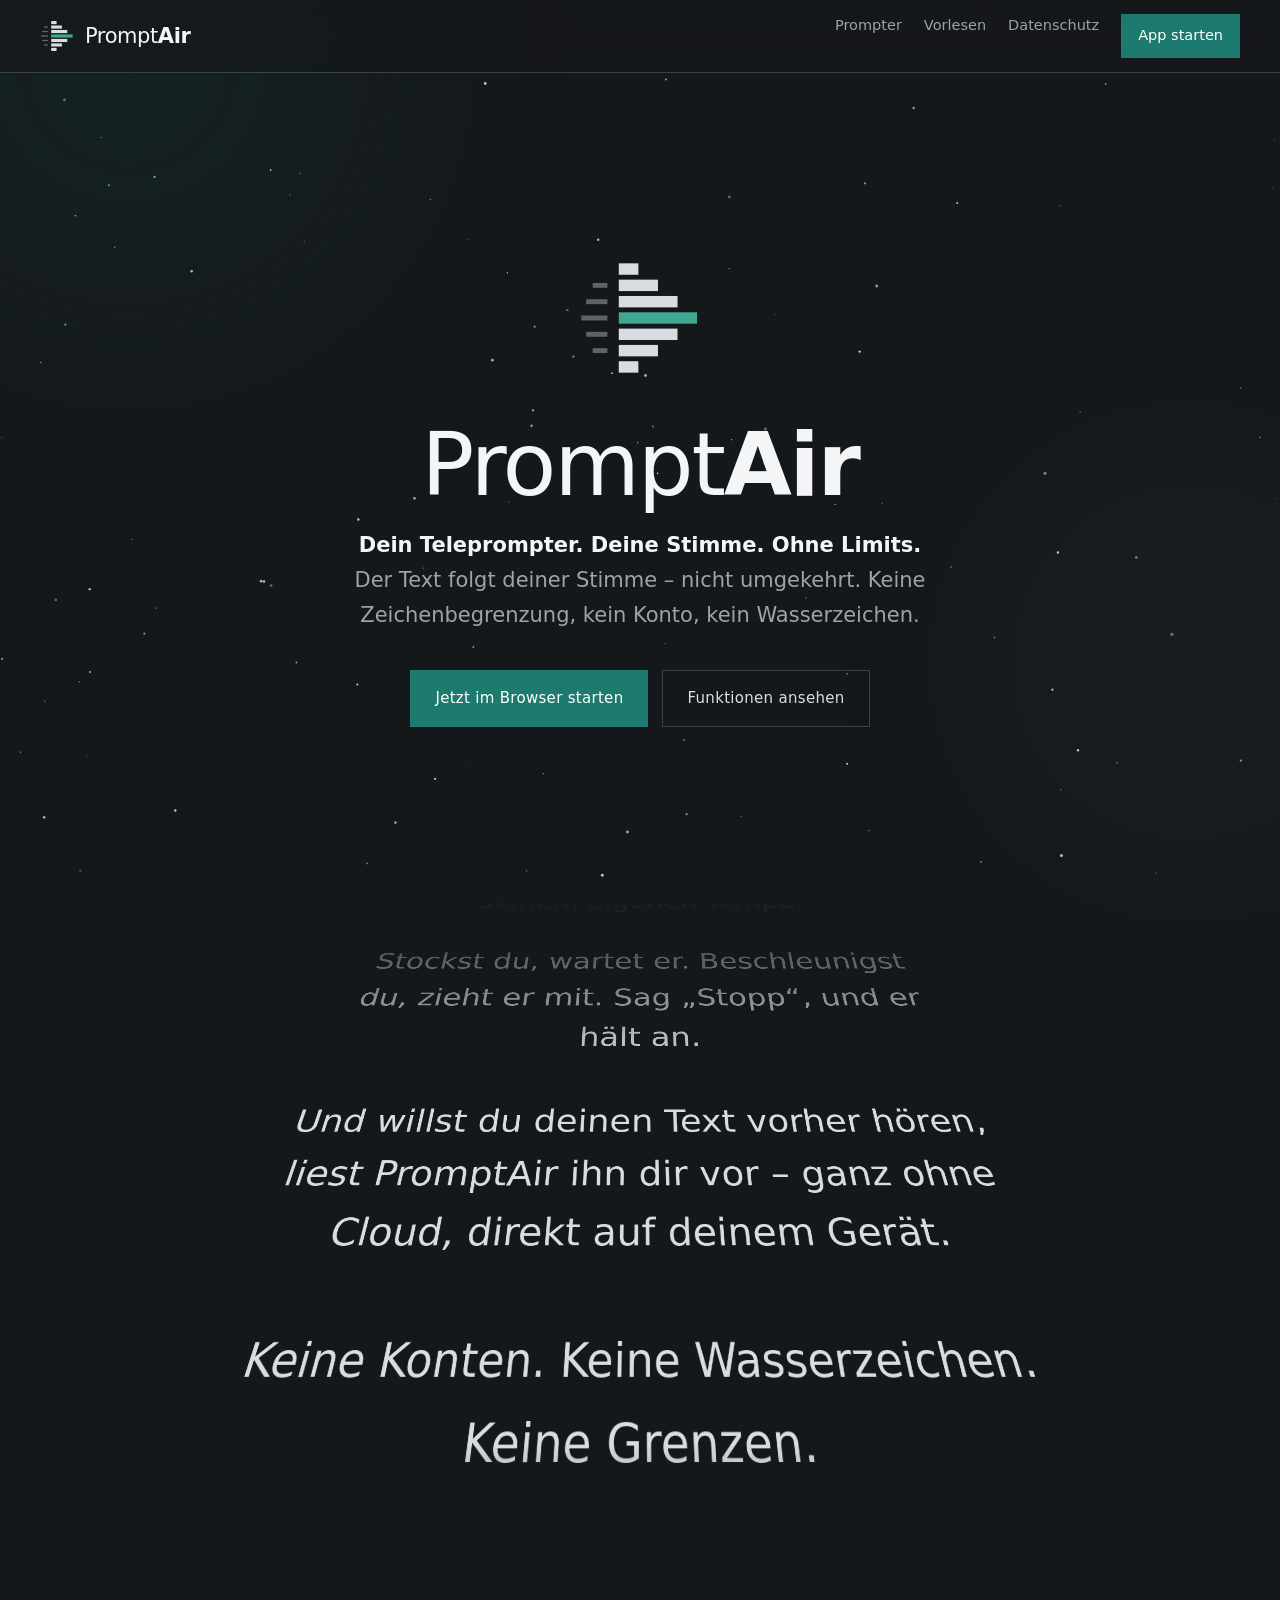
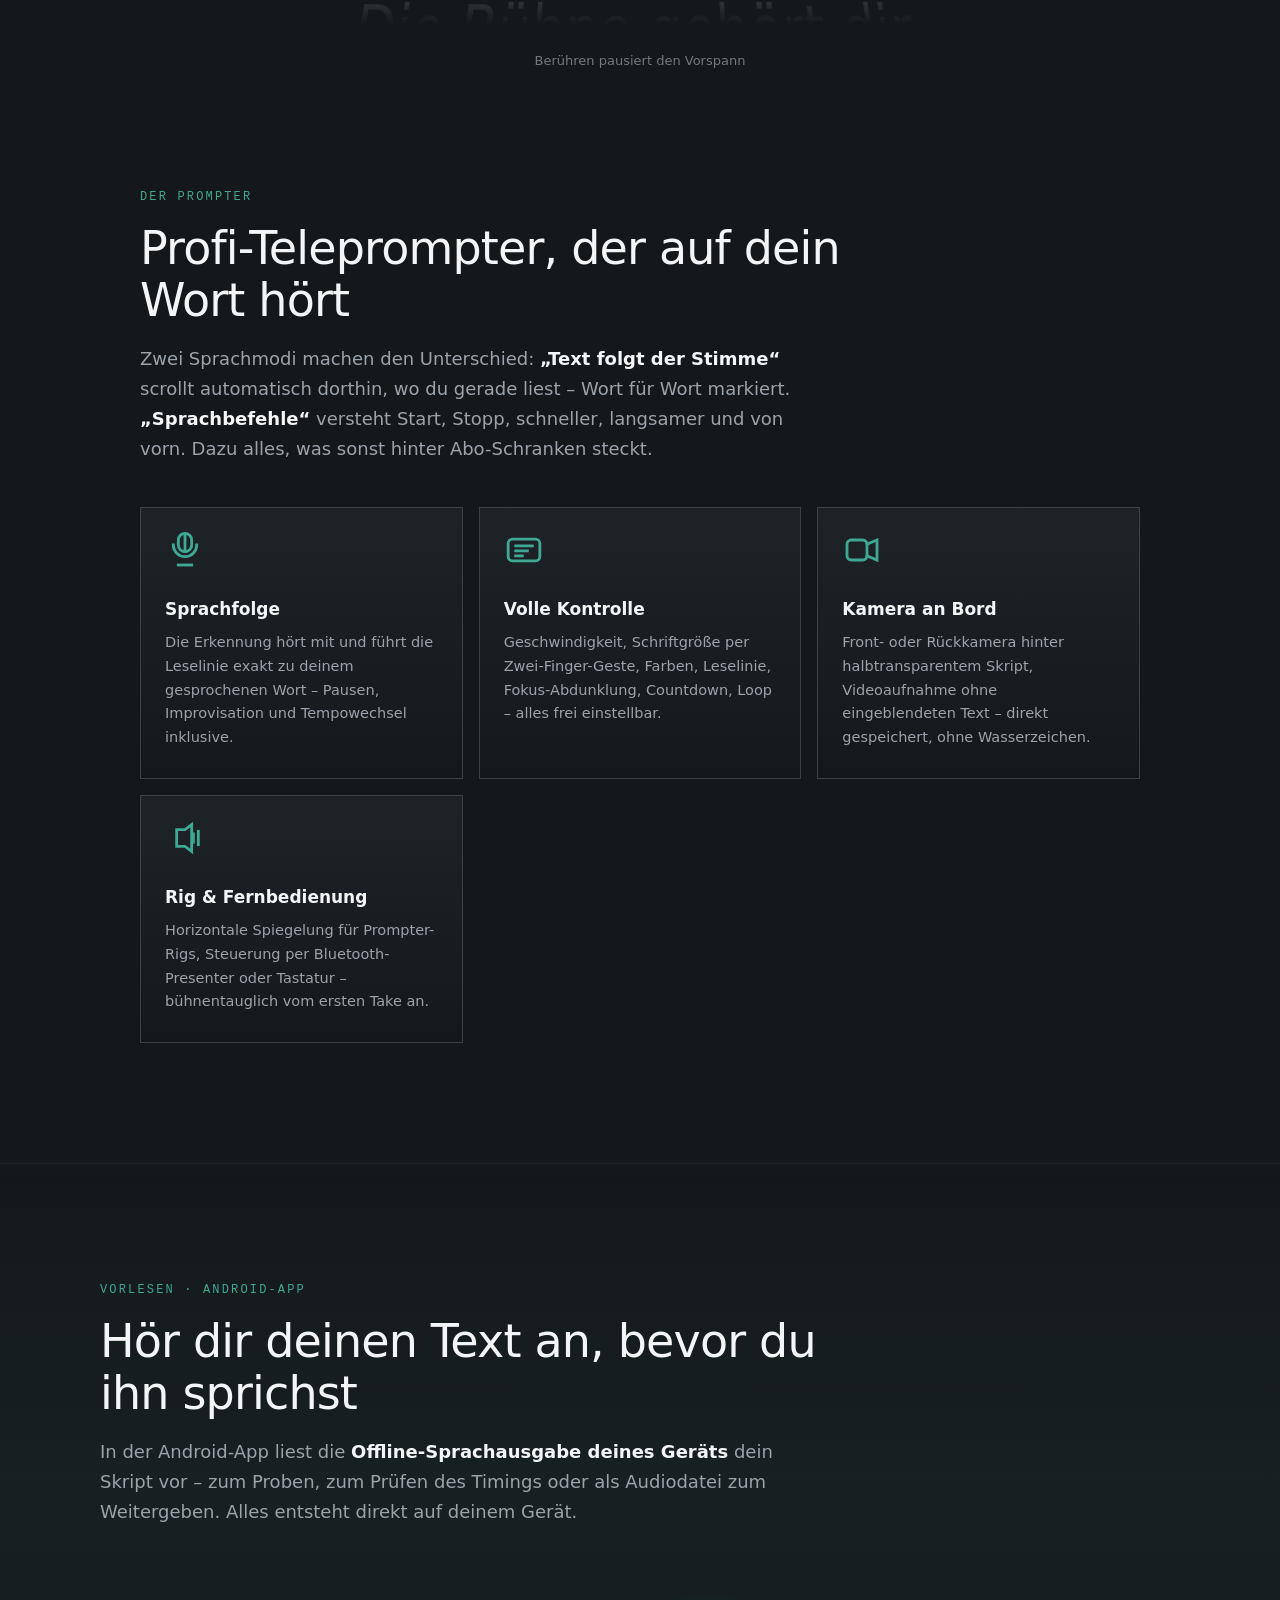
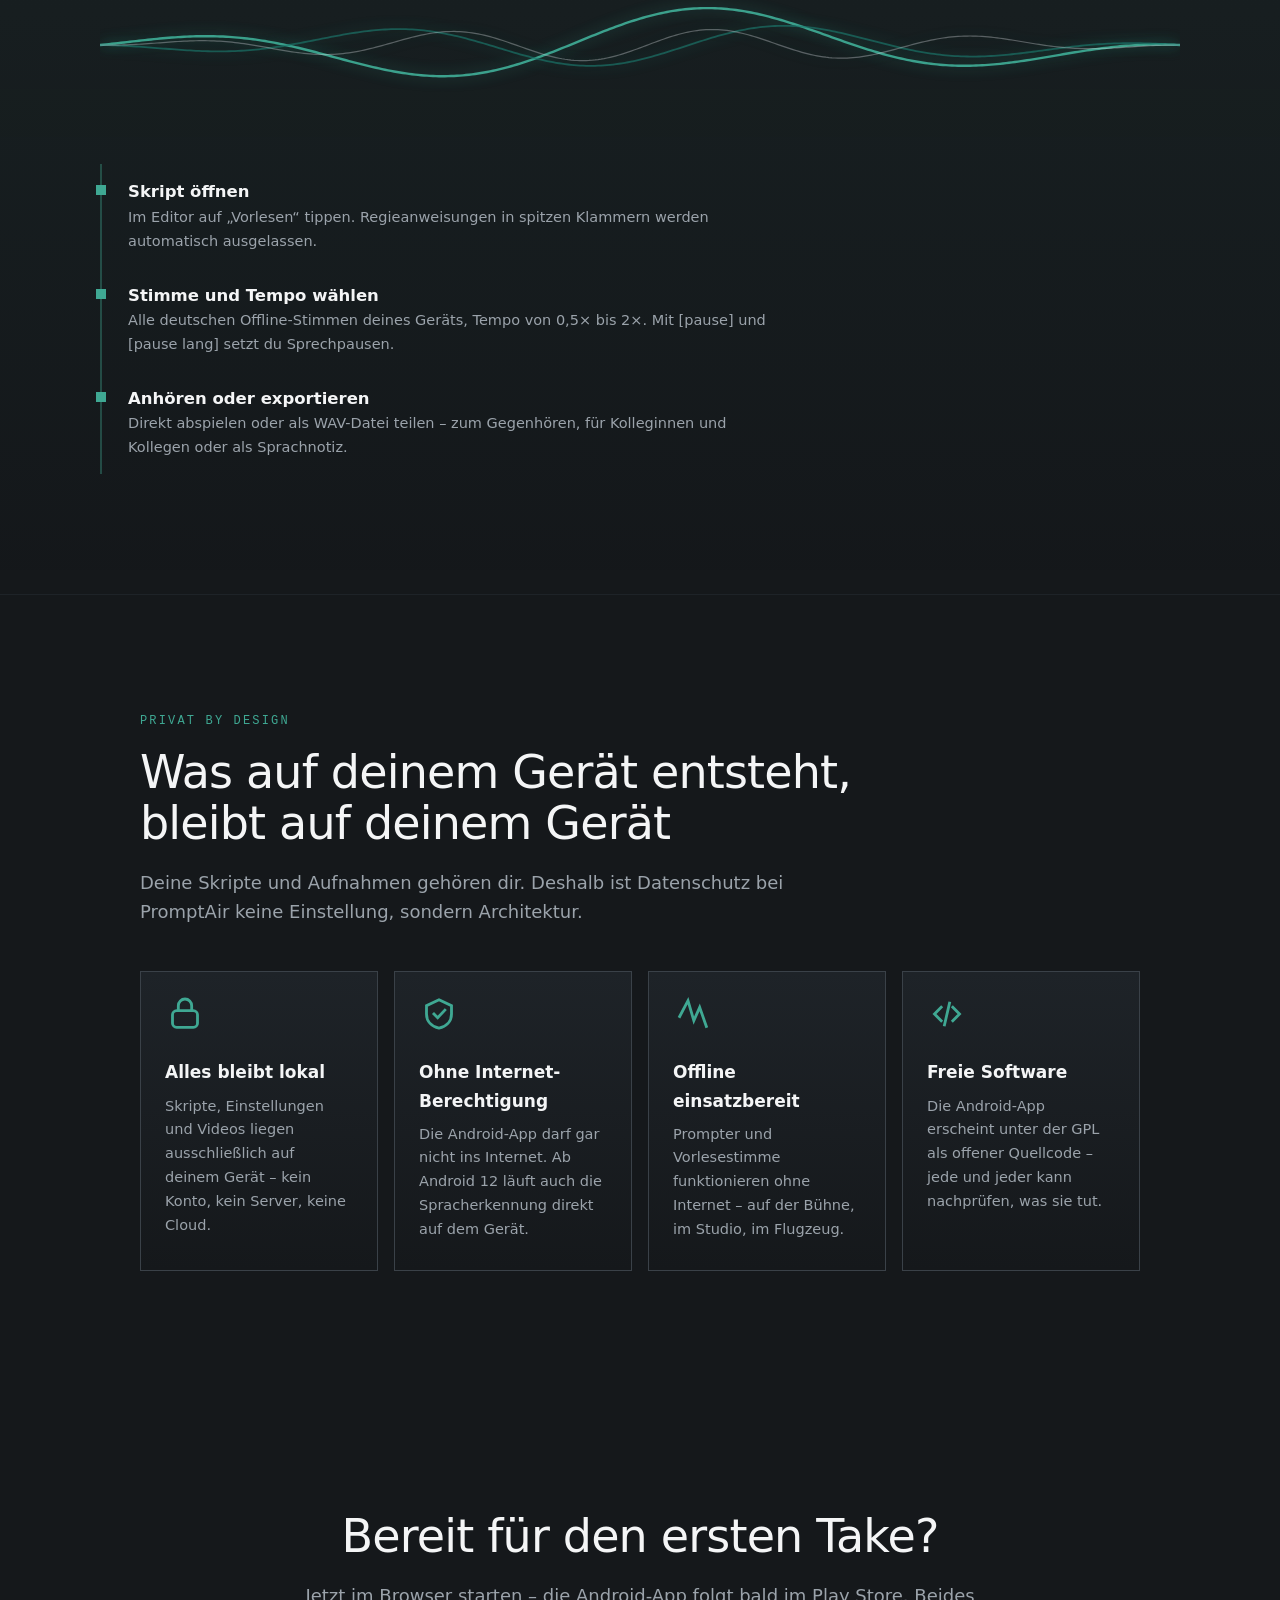
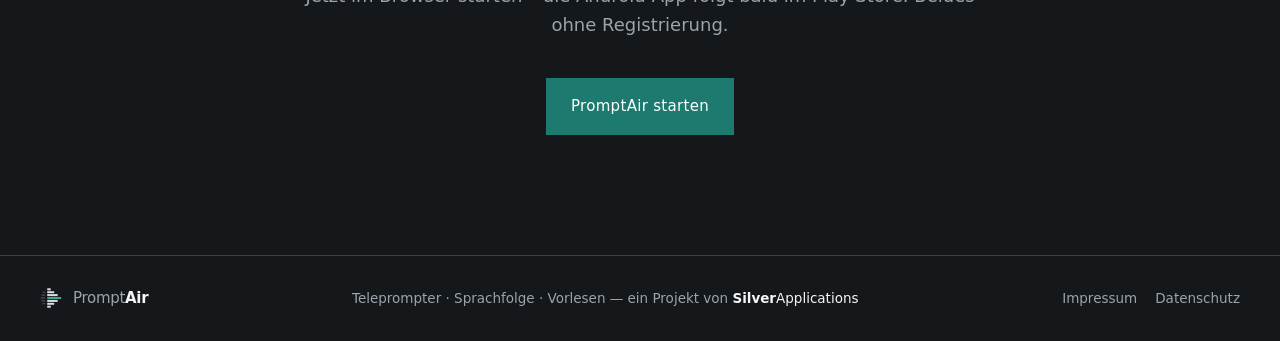
==== web-src/index.de.src.html @ 22745177 "PromptAir 1.1.0: vollständiger Quellcode - Android-App (Kotlin, WebView-Hybrid), versionCode 3 / 1.1" ====
<!doctype html>
<html lang="de">
<head>
<meta charset="utf-8">
<meta name="viewport" content="width=device-width, initial-scale=1, viewport-fit=cover">
<title>PromptAir – Teleprompter mit Sprachsteuerung</title>
<meta name="description" content="Teleprompter mit Sprachsteuerung und Kamera. Keine Zeichenbegrenzung, kein Konto, kein Wasserzeichen. Im Browser und bald als Android-App – vollständig offline nutzbar.">
<meta property="og:title" content="PromptAir – Dein Teleprompter. Deine Stimme. Ohne Limits.">
<meta property="og:description" content="Sprachgesteuerter Teleprompter: Der Text folgt deiner Stimme. Web-App und Android-App, ohne Konto, ohne Wasserzeichen.">
<link rel="icon" type="image/svg+xml" href="favicon.svg">
<link rel="apple-touch-icon" href="apple-touch-icon.png">
<meta name="theme-color" content="#15181B">
<meta property="og:image" content="https://telepromptair.netlify.app/og-image.png">
<meta property="og:image:width" content="1200">
<meta property="og:image:height" content="630">
<meta name="twitter:card" content="summary_large_image">
<style>
/* IBM Plex – lokal ausgeliefert (SIL OFL 1.1), keine Anfragen an Dritte */
@font-face{font-family:"IBM Plex Sans";font-style:normal;font-weight:300;font-display:swap;src:url("fonts/IBMPlexSans-Light-Latin1.woff2") format("woff2")}
@font-face{font-family:"IBM Plex Mono";font-style:normal;font-weight:500;font-display:swap;src:url("fonts/IBMPlexMono-Medium-Latin1.woff2") format("woff2")}
@font-face{font-family:"IBM Plex Sans";font-style:normal;font-weight:400;font-display:swap;src:url("fonts/IBMPlexSans-Regular-Latin1.woff2") format("woff2")}
@font-face{font-family:"IBM Plex Sans";font-style:normal;font-weight:500;font-display:swap;src:url("fonts/IBMPlexSans-Medium-Latin1.woff2") format("woff2")}
@font-face{font-family:"IBM Plex Sans";font-style:normal;font-weight:600;font-display:swap;src:url("fonts/IBMPlexSans-SemiBold-Latin1.woff2") format("woff2")}
@font-face{font-family:"IBM Plex Sans";font-style:normal;font-weight:700;font-display:swap;src:url("fonts/IBMPlexSans-Bold-Latin1.woff2") format("woff2")}
:root{
  /* Silver Applications – Anthrazit + Petrol + Silber */
  --bg:#15181B; --bg2:#1E2328; --panel:#1E2328; --line:#3A4148; --graphit:#3A4148; --s100:#D9DDE1;
  --txt:#F4F5F6; --dim:#9BA3AB; --accent:#3FA893; --accent2:#2E9180; --accent-deep:#1D7A6E;
  --on-accent:#0E1012; --glow:rgba(63,168,147,.35);
  --mono:'IBM Plex Mono',ui-monospace,monospace;
  --display:'IBM Plex Sans',system-ui,-apple-system,'Segoe UI',Roboto,sans-serif;
  --body:'IBM Plex Sans',system-ui,-apple-system,'Segoe UI',Roboto,sans-serif;
}
*{box-sizing:border-box; margin:0}
html{scroll-behavior:smooth}
body{background:var(--bg); color:var(--txt); font-family:var(--body); line-height:1.65; overflow-x:hidden}
a{color:inherit}
::selection{background:var(--accent); color:var(--on-accent)}

/* ---------- Sternenfeld ---------- */
#stars{position:fixed; inset:0; z-index:-2}
.nebel{position:fixed; z-index:-1; border-radius:50%; filter:blur(110px); opacity:.16; pointer-events:none}
.nebel.a{width:60vmax; height:60vmax; left:-20vmax; top:-25vmax; background:radial-gradient(circle,#1D7A6E,transparent 65%)}
.nebel.b{width:50vmax; height:50vmax; right:-18vmax; top:38%; background:radial-gradient(circle,#9BA3AB,transparent 65%); opacity:.07}

/* ---------- Kopf ---------- */
header{position:fixed; top:0; left:0; right:0; z-index:10; display:flex; align-items:center; gap:12px;
  padding:14px clamp(16px,4vw,40px); backdrop-filter:blur(14px);
  background:rgba(21,24,27,.62); border-bottom:1px solid var(--line)}
.brand{display:flex; align-items:center; gap:11px; text-decoration:none}
.brand svg{width:34px; height:34px}
.wordmark{font-family:var(--display); font-weight:300; font-size:21px; letter-spacing:-.02em}
.wordmark b{color:var(--txt); font-weight:600}
header nav{margin-left:auto; display:flex; gap:22px; font-size:14.5px}
header nav a{color:var(--dim); text-decoration:none; transition:color .2s}
header nav a:hover, header nav a:focus-visible{color:var(--txt)}
@media(max-width:640px){ header nav a:not(.cta-mini){display:none} }
.cta-mini{color:#fff!important; background:var(--accent-deep); border:1px solid var(--accent-deep);
  padding:9px 16px; border-radius:0; font-weight:500; transition:background .2s}
.cta-mini:hover{background:var(--accent); border-color:var(--accent); color:var(--on-accent)!important}

/* ---------- Hero ---------- */
.hero{min-height:100svh; display:flex; flex-direction:column; align-items:center; justify-content:center;
  text-align:center; padding:110px clamp(16px,5vw,40px) 40px; position:relative}
.hero .logo{width:clamp(84px,14vw,124px); height:auto; margin-bottom:26px;
}
h1{font-family:var(--display); font-weight:300; letter-spacing:-.025em;
  font-size:clamp(42px,9vw,88px); line-height:1.04}
h1 b{color:var(--txt); font-weight:600}
.tagline{margin-top:18px; font-size:clamp(16px,2.4vw,21px); color:var(--dim); max-width:34em}
.tagline strong{color:var(--txt); font-weight:600}
.cta-row{display:flex; gap:14px; margin-top:38px; flex-wrap:wrap; justify-content:center}
.btn{font-family:var(--display); font-weight:500; font-size:15px; letter-spacing:.02em; text-decoration:none;
  padding:15px 24px; border-radius:0; border:1px solid var(--graphit); transition:border-color .2s, background .2s}
.btn.primary{color:#fff; background:var(--accent-deep); border-color:var(--accent-deep)}
.btn.primary:hover{background:var(--accent); border-color:var(--accent); color:var(--on-accent)}
.btn.ghost{color:var(--s100); background:transparent}
.btn.ghost:hover{border-color:var(--dim)}

/* ---------- Crawl (moderner Vorspann) ---------- */
.crawlwrap{position:relative; height:clamp(540px,84vh,900px); overflow:hidden;
  perspective:560px; perspective-origin:50% 30%;
  -webkit-mask-image:linear-gradient(transparent 0, #000 22%, #000 72%, transparent 96%);
  mask-image:linear-gradient(transparent 0, #000 22%, #000 72%, transparent 96%)}
.crawl{position:absolute; left:50%; bottom:-20%; width:96vw;
  transform:translateX(-50%) rotateX(30deg); transform-origin:50% 100%}
.crawl-inner{animation:crawl 62s linear infinite; text-align:center}
/* Handy: Perspektive staucht stärker – breiter anlegen, damit die Lesezeilen ~85 % der Breite füllen */
@media (max-width:700px){ .crawl{width:112vw} }
.crawlwrap:hover .crawl-inner, .crawlwrap:active .crawl-inner{animation-play-state:paused}
@keyframes crawl{from{transform:translateY(58%)} to{transform:translateY(-108%)}}
.crawl-inner .ep{font-family:var(--mono); font-weight:500; color:var(--accent); letter-spacing:.4em; font-size:clamp(13px,2.4vw,18px);
  text-transform:uppercase; margin-bottom:14px}
.crawl-inner h2{font-family:var(--display); font-weight:300; font-size:clamp(40px,9.5vw,96px); line-height:1.1;
  color:var(--txt); margin-bottom:34px}
.crawl-inner p{font-size:clamp(26px,7.2vw,60px); color:#D9DDE1; font-weight:500;
  margin-bottom:1.4em; text-wrap:pretty}
.crawlnote{text-align:center; color:var(--dim); font-size:13px; margin-top:-6px; opacity:.7}

/* ---------- Sektionen ---------- */
section{padding:clamp(64px,10vw,120px) clamp(18px,5vw,40px); max-width:1080px; margin:0 auto}
.eyebrow{font:500 12px/1 var(--mono); color:var(--accent); letter-spacing:.18em;
  text-transform:uppercase; margin-bottom:20px}
h3.title{font-family:var(--display); font-weight:300; font-size:clamp(28px,5vw,46px);
  letter-spacing:-.018em; line-height:1.12; margin-bottom:18px; max-width:16em}
.lead{color:var(--dim); font-size:clamp(15.5px,2vw,18px); max-width:38em}
.lead strong{color:var(--txt)}

.grid{display:grid; gap:16px; margin-top:44px; grid-template-columns:repeat(auto-fit,minmax(250px,1fr))}
.card{background:linear-gradient(var(--bg2),var(--bg));
  border:1px solid var(--graphit); border-radius:0; padding:22px 24px 28px;
  opacity:0; transform:translateY(26px); transition:opacity .7s, transform .7s, border-color .3s}
.card.vis{opacity:1; transform:none}
.card:hover{border-color:var(--dim)}
.card .ic{width:40px; height:40px; margin-bottom:16px; color:var(--accent)}
.card h4{font-family:var(--display); font-weight:600; font-size:17px; margin-bottom:8px}
.card p{color:var(--dim); font-size:14.5px}

/* ---------- Vorlesen / Welle ---------- */
.synth{background:linear-gradient(180deg,transparent,rgba(63,168,147,.06) 30%,transparent);
  max-width:none; border-top:1px solid var(--bg2); border-bottom:1px solid var(--bg2)}
.synth .inner{max-width:1080px; margin:0 auto}
#wave{width:100%; height:170px; display:block; margin:34px 0 8px}
.steps{display:grid; gap:0; margin-top:34px; border-left:2px solid rgba(63,168,147,.35)}
.step{padding:14px 0 14px 26px; position:relative}
.step::before{content:''; position:absolute; left:-6px; top:21px; width:10px; height:10px;
  border-radius:0; background:var(--accent)}
.step h4{font-family:var(--display); font-weight:600; font-size:16.5px}
.step p{color:var(--dim); font-size:14.5px; max-width:44em}

/* ---------- Privat / Abschluss ---------- */
.privacy .grid{grid-template-columns:repeat(auto-fit,minmax(230px,1fr))}
.final{text-align:center}
.final h3.title{margin-inline:auto}
.final .cta-row{justify-content:center}
footer{border-top:1px solid var(--line); padding:30px clamp(18px,5vw,40px);
  display:flex; gap:16px; flex-wrap:wrap; align-items:center; justify-content:space-between;
  color:var(--dim); font-size:13.5px}
footer .brand svg{width:22px;height:22px}
footer .wordmark{font-size:15px}

@media (prefers-reduced-motion: reduce){
  *{animation-duration:.01s!important; animation-iteration-count:1!important; transition-duration:.01s!important}
  .crawl-inner{animation:none; transform:translateY(-10%)}
  .card{opacity:1; transform:none}
}
</style>
</head>
<body>

<canvas id="stars" aria-hidden="true"></canvas>
<div class="nebel a" aria-hidden="true"></div>
<div class="nebel b" aria-hidden="true"></div>

<!-- Logo als wiederverwendbares SVG-Symbol -->
<svg width="0" height="0" style="position:absolute" aria-hidden="true">
  <defs>
    <symbol id="logo" viewBox="5 14 76 72"><rect x="30" y="16.5" width="12" height="7" fill="#D9DDE1"/><rect x="30" y="26.5" width="24" height="7" fill="#D9DDE1"/><rect x="30" y="36.5" width="36" height="7" fill="#D9DDE1"/><rect x="30" y="46.5" width="48" height="7" fill="#3FA893"/><rect x="30" y="56.5" width="36" height="7" fill="#D9DDE1"/><rect x="30" y="66.5" width="24" height="7" fill="#D9DDE1"/><rect x="30" y="76.5" width="12" height="7" fill="#D9DDE1"/><rect x="14" y="28.5" width="9" height="3" fill="#9BA3AB" fill-opacity=".55"/><rect x="10" y="38.5" width="13" height="3" fill="#9BA3AB" fill-opacity=".55"/><rect x="7" y="48.5" width="16" height="3" fill="#9BA3AB" fill-opacity=".55"/><rect x="10" y="58.5" width="13" height="3" fill="#9BA3AB" fill-opacity=".55"/><rect x="14" y="68.5" width="9" height="3" fill="#9BA3AB" fill-opacity=".55"/></symbol>
  </defs>
</svg>

<header>
  <a class="brand" href="#top" aria-label="PromptAir – zum Seitenanfang">
    <svg><use href="#logo"/></svg>
    <span class="wordmark">Prompt<b>Air</b></span>
  </a>
  <nav>
    <a href="#prompter">Prompter</a>
    <a href="#vorlesen">Vorlesen</a>
    <a href="#privat">Datenschutz</a>
    <a class="cta-mini" href="./promptair.html">App starten</a>
  </nav>
</header>

<!-- ================= HERO ================= -->
<main id="top">
<div class="hero">
  <svg class="logo" aria-hidden="true"><use href="#logo"/></svg>
  <h1>Prompt<b>Air</b></h1>
  <p class="tagline"><strong>Dein Teleprompter. Deine Stimme. Ohne Limits.</strong><br>
    Der Text folgt deiner Stimme – nicht umgekehrt. Keine Zeichenbegrenzung,
    kein Konto, kein Wasserzeichen.</p>
  <div class="cta-row">
    <a class="btn primary" href="./promptair.html">Jetzt im Browser starten</a>
    <a class="btn ghost" href="#prompter">Funktionen ansehen</a>
  </div>
</div>

<!-- ================= CRAWL ================= -->
<div class="crawlwrap" aria-label="Einführungstext im Stil eines Filmvorspanns">
  <div class="crawl"><div class="crawl-inner">
    <p class="ep">Kapitel I</p>
    <h2>Eine neue Art zu sprechen</h2>
    <p>In den Weiten des Alltags kämpfen Vortragende gegen starre Laufschriften, Zeichenlimits und Abo-Schranken.</p>
    <p>Doch eine App durchbricht die alte Ordnung: PromptAir hört zu, während du sprichst – und der Text folgt dir in deinem eigenen Tempo.</p>
    <p>Stockst du, wartet er. Beschleunigst du, zieht er mit. Sag „Stopp“, und er hält an.</p>
    <p>Und willst du deinen Text vorher hören, liest PromptAir ihn dir vor – ganz ohne Cloud, direkt auf deinem Gerät.</p>
    <p>Keine Konten. Keine Wasserzeichen. Keine Grenzen.</p>
    <p>Die Bühne gehört dir.</p>
  </div></div>
</div>
<p class="crawlnote">Berühren pausiert den Vorspann</p>

<!-- ================= PROMPTER ================= -->
<section id="prompter">
  <p class="eyebrow">Der Prompter</p>
  <h3 class="title">Profi-Teleprompter, der auf dein Wort hört</h3>
  <p class="lead">Zwei Sprachmodi machen den Unterschied: <strong>„Text folgt der Stimme“</strong> scrollt
    automatisch dorthin, wo du gerade liest – Wort für Wort markiert. <strong>„Sprachbefehle“</strong> versteht
    Start, Stopp, schneller, langsamer und von vorn. Dazu alles, was sonst hinter Abo-Schranken steckt.</p>
  <div class="grid">
    <div class="card">
      <svg class="ic" viewBox="0 0 24 24" fill="none" stroke="currentColor" stroke-width="1.7" stroke-linecap="square" stroke-linejoin="miter"><path d="M12 3v10"/><path d="M8 21h8"/><path d="M12 13a4 4 0 0 0 4-4V6a4 4 0 1 0-8 0v3a4 4 0 0 0 4 4Z"/><path d="M5 9a7 7 0 0 0 14 0" fill="none"/></svg>
      <h4>Sprachfolge</h4>
      <p>Die Erkennung hört mit und führt die Leselinie exakt zu deinem gesprochenen Wort – Pausen, Improvisation und Tempowechsel inklusive.</p>
    </div>
    <div class="card">
      <svg class="ic" viewBox="0 0 24 24" fill="none" stroke="currentColor" stroke-width="1.7" stroke-linecap="square" stroke-linejoin="miter"><rect x="2.5" y="5.5" width="19" height="13" rx="2.5"/><path d="M7 9.5h10M7 12.5h7M7 15.5h4"/></svg>
      <h4>Volle Kontrolle</h4>
      <p>Geschwindigkeit, Schriftgröße per Zwei-Finger-Geste, Farben, Leselinie, Fokus-Abdunklung, Countdown, Loop – alles frei einstellbar.</p>
    </div>
    <div class="card">
      <svg class="ic" viewBox="0 0 24 24" fill="none" stroke="currentColor" stroke-width="1.7" stroke-linecap="square" stroke-linejoin="miter"><path d="M15 8.5 21 6v12l-6-2.5"/><rect x="3" y="6" width="12" height="12" rx="2.5"/></svg>
      <h4>Kamera an Bord</h4>
      <p>Front- oder Rückkamera hinter halbtransparentem Skript, Videoaufnahme ohne eingeblendeten Text – direkt gespeichert, ohne Wasserzeichen.</p>
    </div>
    <div class="card">
      <svg class="ic" viewBox="0 0 24 24" fill="none" stroke="currentColor" stroke-width="1.7" stroke-linecap="square" stroke-linejoin="miter"><path d="M7 7h5l4-3v16l-4-3H7z"/><path d="M17 9.5v5"/><path d="M20 8v8"/></svg>
      <h4>Rig &amp; Fernbedienung</h4>
      <p>Horizontale Spiegelung für Prompter-Rigs, Steuerung per Bluetooth-Presenter oder Tastatur – bühnentauglich vom ersten Take an.</p>
    </div>
  </div>
</section>

<!-- ================= VORLESEN ================= -->
<section id="vorlesen" class="synth">
  <div class="inner">
    <p class="eyebrow">Vorlesen · Android-App</p>
    <h3 class="title">Hör dir deinen Text an, bevor du ihn sprichst</h3>
    <p class="lead">In der Android-App liest die <strong>Offline-Sprachausgabe deines Geräts</strong> dein Skript vor –
      zum Proben, zum Prüfen des Timings oder als Audiodatei zum Weitergeben. Alles entsteht direkt auf deinem Gerät.</p>
    <canvas id="wave" aria-hidden="true"></canvas>
    <div class="steps">
      <div class="step"><h4>Skript öffnen</h4><p>Im Editor auf „Vorlesen“ tippen. Regieanweisungen in spitzen Klammern werden automatisch ausgelassen.</p></div>
      <div class="step"><h4>Stimme und Tempo wählen</h4><p>Alle deutschen Offline-Stimmen deines Geräts, Tempo von 0,5× bis 2×. Mit [pause] und [pause lang] setzt du Sprechpausen.</p></div>
      <div class="step"><h4>Anhören oder exportieren</h4><p>Direkt abspielen oder als WAV-Datei teilen – zum Gegenhören, für Kolleginnen und Kollegen oder als Sprachnotiz.</p></div>
    </div>
  </div>
</section>

<!-- ================= PRIVAT ================= -->
<section id="privat" class="privacy">
  <p class="eyebrow">Privat by Design</p>
  <h3 class="title">Was auf deinem Gerät entsteht, bleibt auf deinem Gerät</h3>
  <p class="lead">Deine Skripte und Aufnahmen gehören dir. Deshalb ist Datenschutz bei PromptAir
    keine Einstellung, sondern Architektur.</p>
  <div class="grid">
    <div class="card">
      <svg class="ic" viewBox="0 0 24 24" fill="none" stroke="currentColor" stroke-width="1.7" stroke-linecap="square" stroke-linejoin="miter"><rect x="4.5" y="10" width="15" height="10" rx="2.5"/><path d="M8 10V7a4 4 0 1 1 8 0v3"/></svg>
      <h4>Alles bleibt lokal</h4>
      <p>Skripte, Einstellungen und Videos liegen ausschließlich auf deinem Gerät – kein Konto, kein Server, keine Cloud.</p>
    </div>
    <div class="card">
      <svg class="ic" viewBox="0 0 24 24" fill="none" stroke="currentColor" stroke-width="1.7" stroke-linecap="square" stroke-linejoin="miter"><path d="M12 3.5 19.5 7v5c0 4.6-3.2 7.6-7.5 8.5C7.7 19.6 4.5 16.6 4.5 12V7L12 3.5Z"/><path d="m9 12 2.2 2.2L15.5 9.7"/></svg>
      <h4>Ohne Internet-Berechtigung</h4>
      <p>Die Android-App darf gar nicht ins Internet. Ab Android 12 läuft auch die Spracherkennung direkt auf dem Gerät.</p>
    </div>
    <div class="card">
      <svg class="ic" viewBox="0 0 24 24" fill="none" stroke="currentColor" stroke-width="1.7" stroke-linecap="square" stroke-linejoin="miter"><path d="M4 13.5 9 4l3.5 12L16 8l4 11.5"/></svg>
      <h4>Offline einsatzbereit</h4>
      <p>Prompter und Vorlesestimme funktionieren ohne Internet – auf der Bühne, im Studio, im Flugzeug.</p>
    </div>
    <div class="card">
      <svg class="ic" viewBox="0 0 24 24" fill="none" stroke="currentColor" stroke-width="1.7" stroke-linecap="square" stroke-linejoin="miter"><path d="m8.5 8-4 4 4 4"/><path d="m15.5 8 4 4-4 4"/><path d="M13.5 5.5 10.5 18.5"/></svg>
      <h4>Freie Software</h4>
      <p>Die Android-App erscheint unter der GPL als offener Quellcode – jede und jeder kann nachprüfen, was sie tut.</p>
    </div>
  </div>
</section>

<!-- ================= ABSCHLUSS ================= -->
<section class="final">
  <h3 class="title">Bereit für den ersten Take?</h3>
  <p class="lead" style="margin-inline:auto">Jetzt im Browser starten – die Android-App folgt bald im Play Store.
    Beides ohne Registrierung.</p>
  <div class="cta-row">
    <a class="btn primary" href="./promptair.html">PromptAir starten</a>
  </div>
</section>
</main>

<footer>
  <span class="brand"><svg><use href="#logo"/></svg><span class="wordmark">Prompt<b>Air</b></span></span>
  <span>Teleprompter · Sprachfolge · Vorlesen — ein Projekt von <a href="https://silverapplications.com/" style="color:var(--txt);text-decoration:none"><b>Silver</b>Applications</a></span>
  <nav style="display:flex;gap:18px">
    <a href="./impressum.html" style="color:var(--dim);text-decoration:none">Impressum</a>
    <a href="./datenschutz.html" style="color:var(--dim);text-decoration:none">Datenschutz</a>
  </nav>
</footer>

<script>
'use strict';
const reduced=matchMedia('(prefers-reduced-motion: reduce)').matches;

/* ---------- Sternenfeld ---------- */
(function(){
  const c=document.getElementById('stars'), x=c.getContext('2d');
  let W,H,stars=[];
  function size(){
    W=c.width=innerWidth*devicePixelRatio; H=c.height=innerHeight*devicePixelRatio;
    c.style.width=innerWidth+'px'; c.style.height=innerHeight+'px';
    const n=Math.min(240,Math.floor(innerWidth*innerHeight/9000));
    stars=Array.from({length:n},()=>({
      px:Math.random()*W, py:Math.random()*H,
      r:(Math.random()*1.3+.3)*devicePixelRatio,
      v:(Math.random()*.16+.03)*devicePixelRatio,
      tw:Math.random()*Math.PI*2, ts:Math.random()*.9+.35,
      warm:Math.random()<.18
    }));
  }
  size(); addEventListener('resize',size);
  function frame(t){
    x.clearRect(0,0,W,H);
    for(const s of stars){
      s.py-=s.v; if(s.py<-4){s.py=H+4; s.px=Math.random()*W;}
      const a=.35+.55*Math.abs(Math.sin(t/1000*s.ts+s.tw));
      x.globalAlpha=a;
      x.fillStyle=s.warm?'#7fd1bf':'#D9DDE1';
      x.beginPath(); x.arc(s.px,s.py,s.r,0,7); x.fill();
    }
    x.globalAlpha=1;
    if(!reduced) requestAnimationFrame(frame);
  }
  requestAnimationFrame(frame);
})();

/* ---------- Audiowelle (Vorlesen) ---------- */
(function(){
  const c=document.getElementById('wave'), x=c.getContext('2d');
  let W,H;
  function size(){
    const r=c.getBoundingClientRect();
    W=c.width=r.width*devicePixelRatio; H=c.height=r.height*devicePixelRatio;
  }
  size(); addEventListener('resize',size);
  const layers=[
    {amp:.34, f:1.9, sp:.9,  col:'rgba(63,168,147,.95)', w:2.4},
    {amp:.24, f:2.7, sp:-1.3,col:'rgba(29,122,110,.65)', w:1.8},
    {amp:.15, f:4.1, sp:1.9, col:'rgba(217,221,225,.35)',w:1.2}
  ];
  function frame(t){
    x.clearRect(0,0,W,H);
    const mid=H/2;
    for(const L of layers){
      x.beginPath();
      x.lineWidth=L.w*devicePixelRatio;
      x.strokeStyle=L.col;
      x.shadowColor='rgba(63,168,147,.5)'; x.shadowBlur=14*devicePixelRatio;
      for(let px=0;px<=W;px+=3*devicePixelRatio){
        const u=px/W;
        const env=Math.sin(Math.PI*u);                 // an den Raendern auslaufen
        const y=mid+Math.sin(u*Math.PI*2*L.f+t/1000*L.sp*2)*L.amp*H*env
                   *(0.75+0.25*Math.sin(t/1000*.7+L.f)); // langsames Atmen
        px===0?x.moveTo(px,y):x.lineTo(px,y);
      }
      x.stroke();
    }
    x.shadowBlur=0;
    if(!reduced) requestAnimationFrame(frame);
  }
  requestAnimationFrame(frame);
})();

/* ---------- Karten einblenden ---------- */
(function(){
  if(reduced){ document.querySelectorAll('.card').forEach(el=>el.classList.add('vis')); return; }
  const io=new IntersectionObserver(es=>es.forEach(e=>{
    if(e.isIntersecting){ e.target.classList.add('vis'); io.unobserve(e.target); }
  }),{threshold:.15});
  document.querySelectorAll('.card').forEach((el,i)=>{
    el.style.transitionDelay=(i%4*70)+'ms';
    io.observe(el);
  });
})();
</script>
</body>
</html>
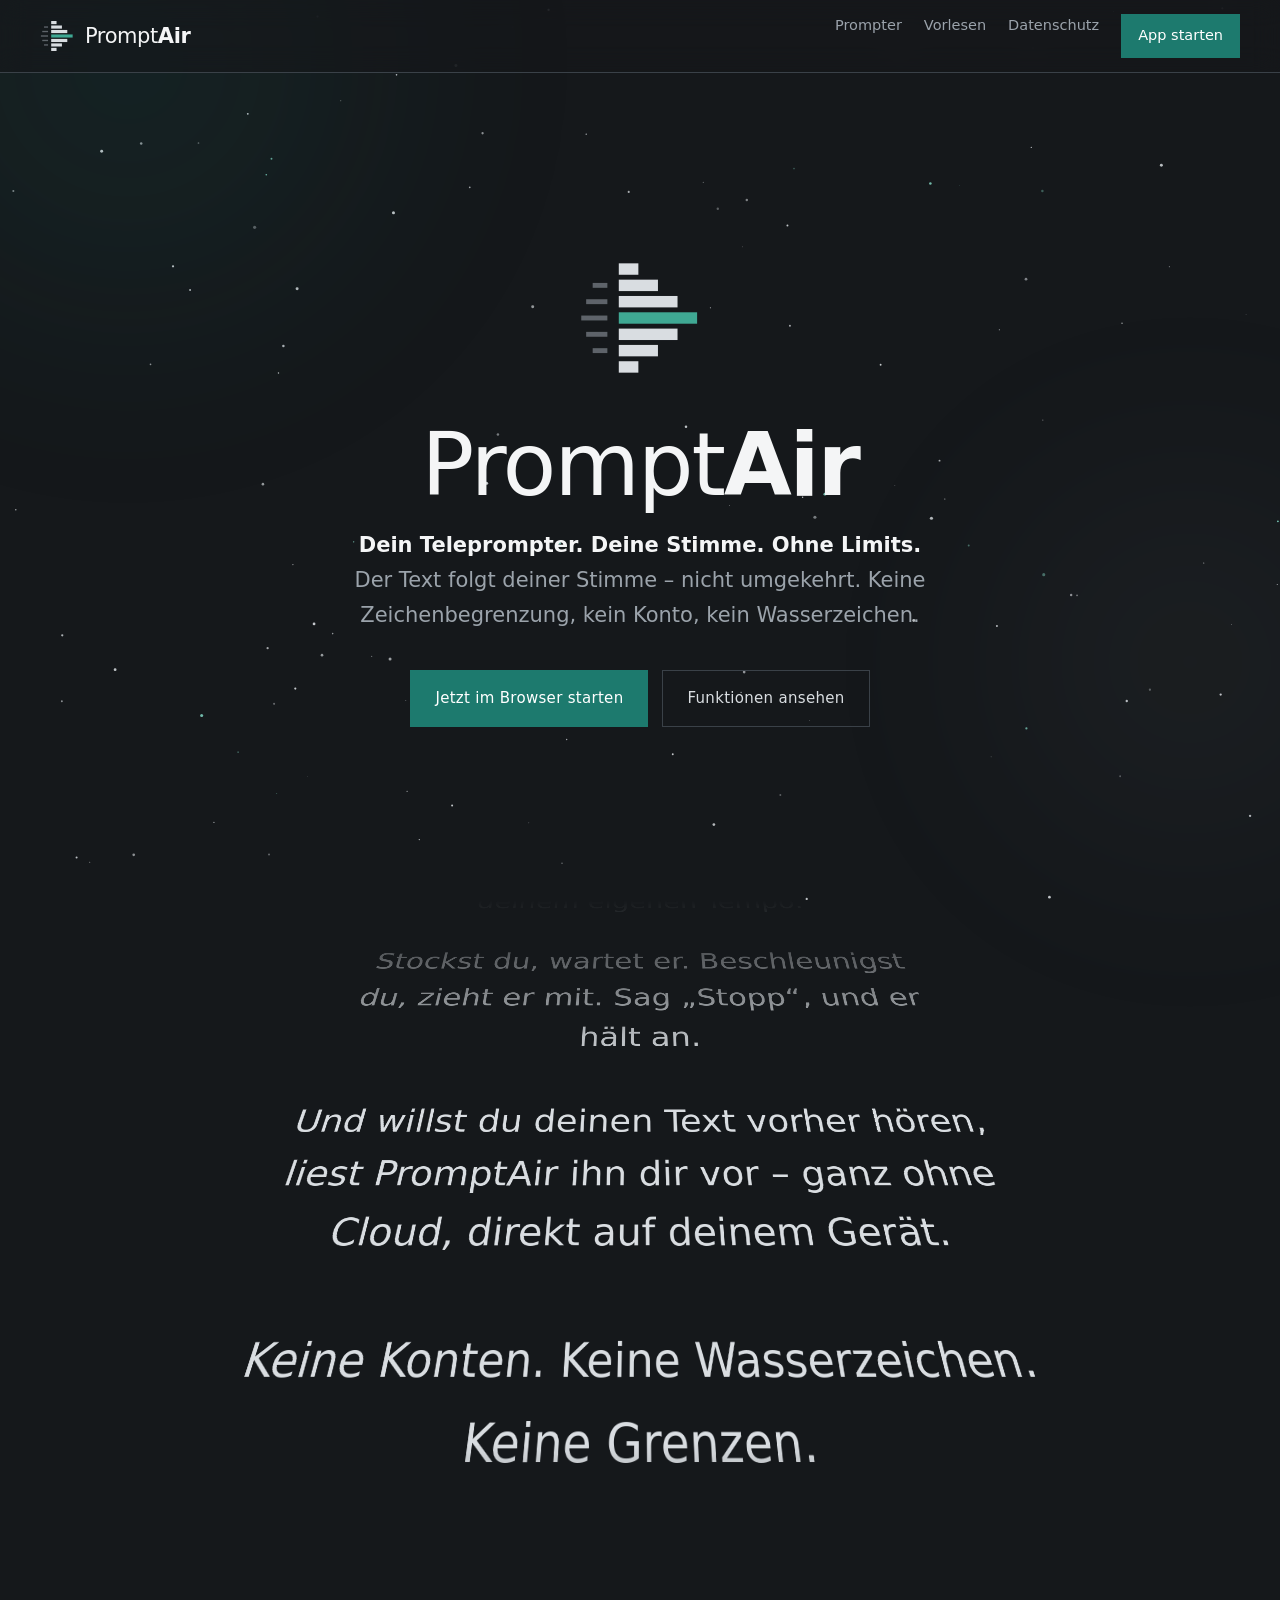
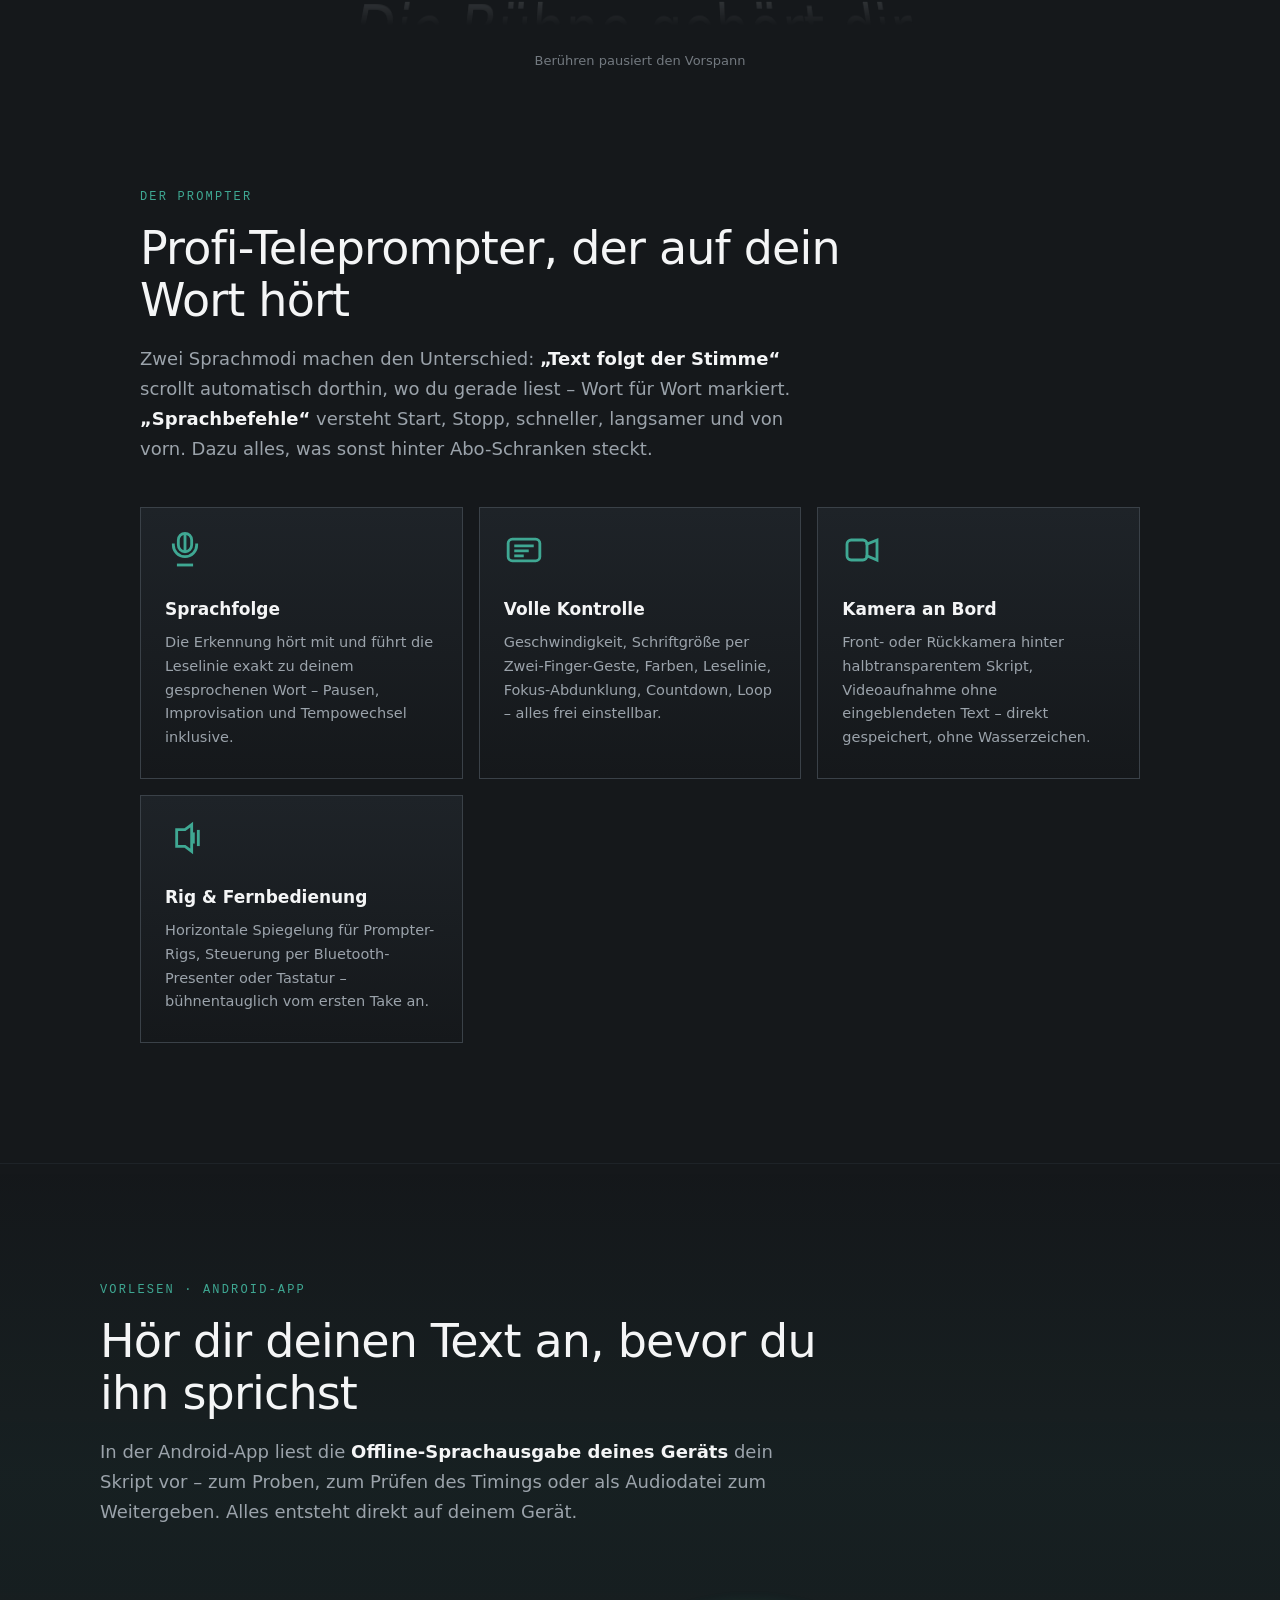
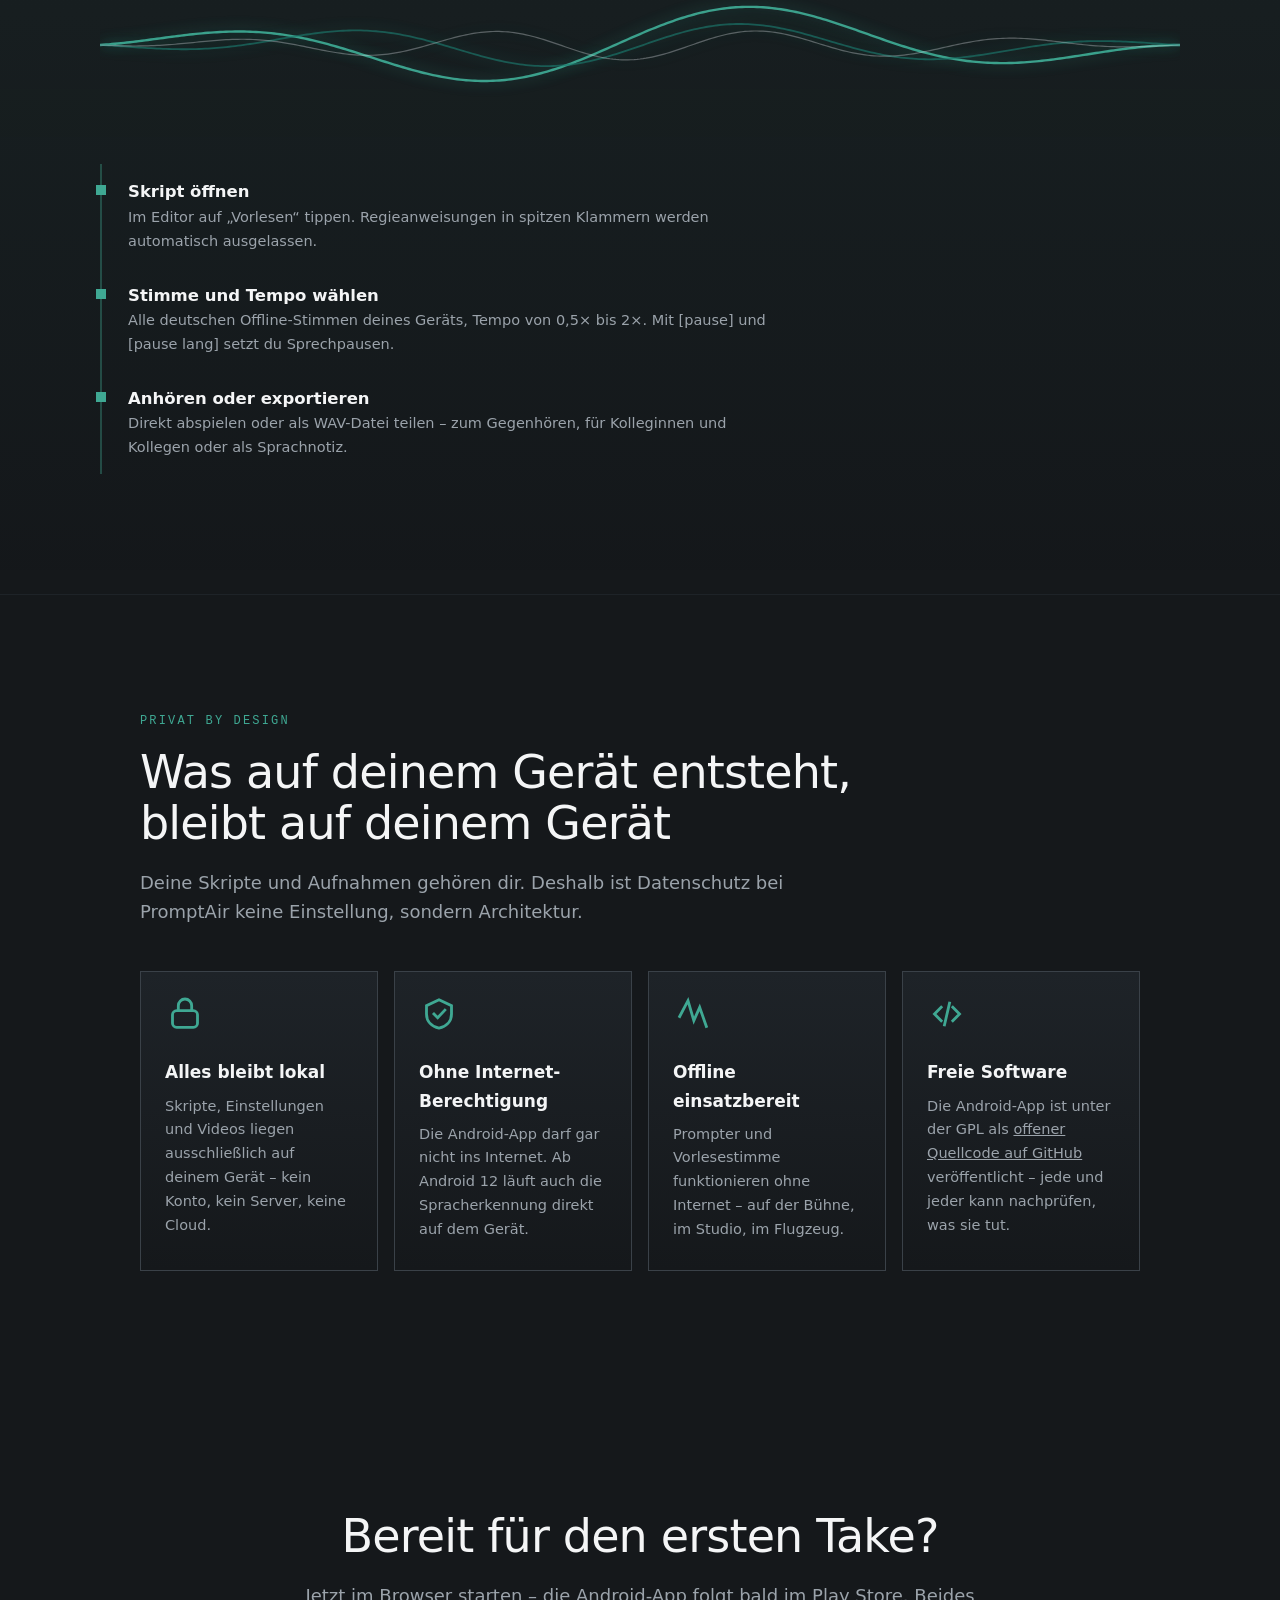
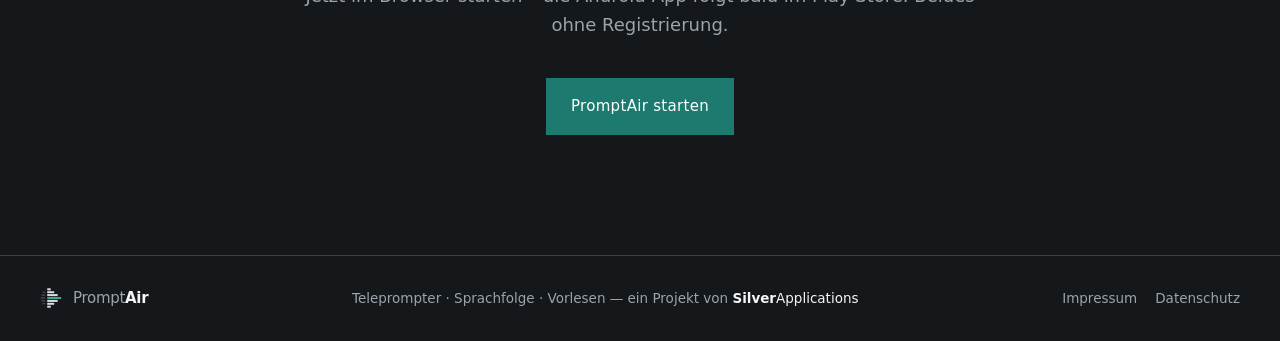
==== commit 97611dc1: "Store-Texte und Landingpage: Hinweis auf offenen Quellcode - Store-Beschreibung in sechs Sprachen: O" ====
--- a/web-src/index.de.src.html
+++ b/web-src/index.de.src.html
@@ -273,7 +273,7 @@
     <div class="card">
       <svg class="ic" viewBox="0 0 24 24" fill="none" stroke="currentColor" stroke-width="1.7" stroke-linecap="square" stroke-linejoin="miter"><path d="m8.5 8-4 4 4 4"/><path d="m15.5 8 4 4-4 4"/><path d="M13.5 5.5 10.5 18.5"/></svg>
       <h4>Freie Software</h4>
-      <p>Die Android-App erscheint unter der GPL als offener Quellcode – jede und jeder kann nachprüfen, was sie tut.</p>
+      <p>Die Android-App ist unter der GPL als <a href="https://github.com/SilverApplications/PromptAir---Teleprompter-App" rel="noopener">offener Quellcode auf GitHub</a> veröffentlicht – jede und jeder kann nachprüfen, was sie tut.</p>
     </div>
   </div>
 </section>
